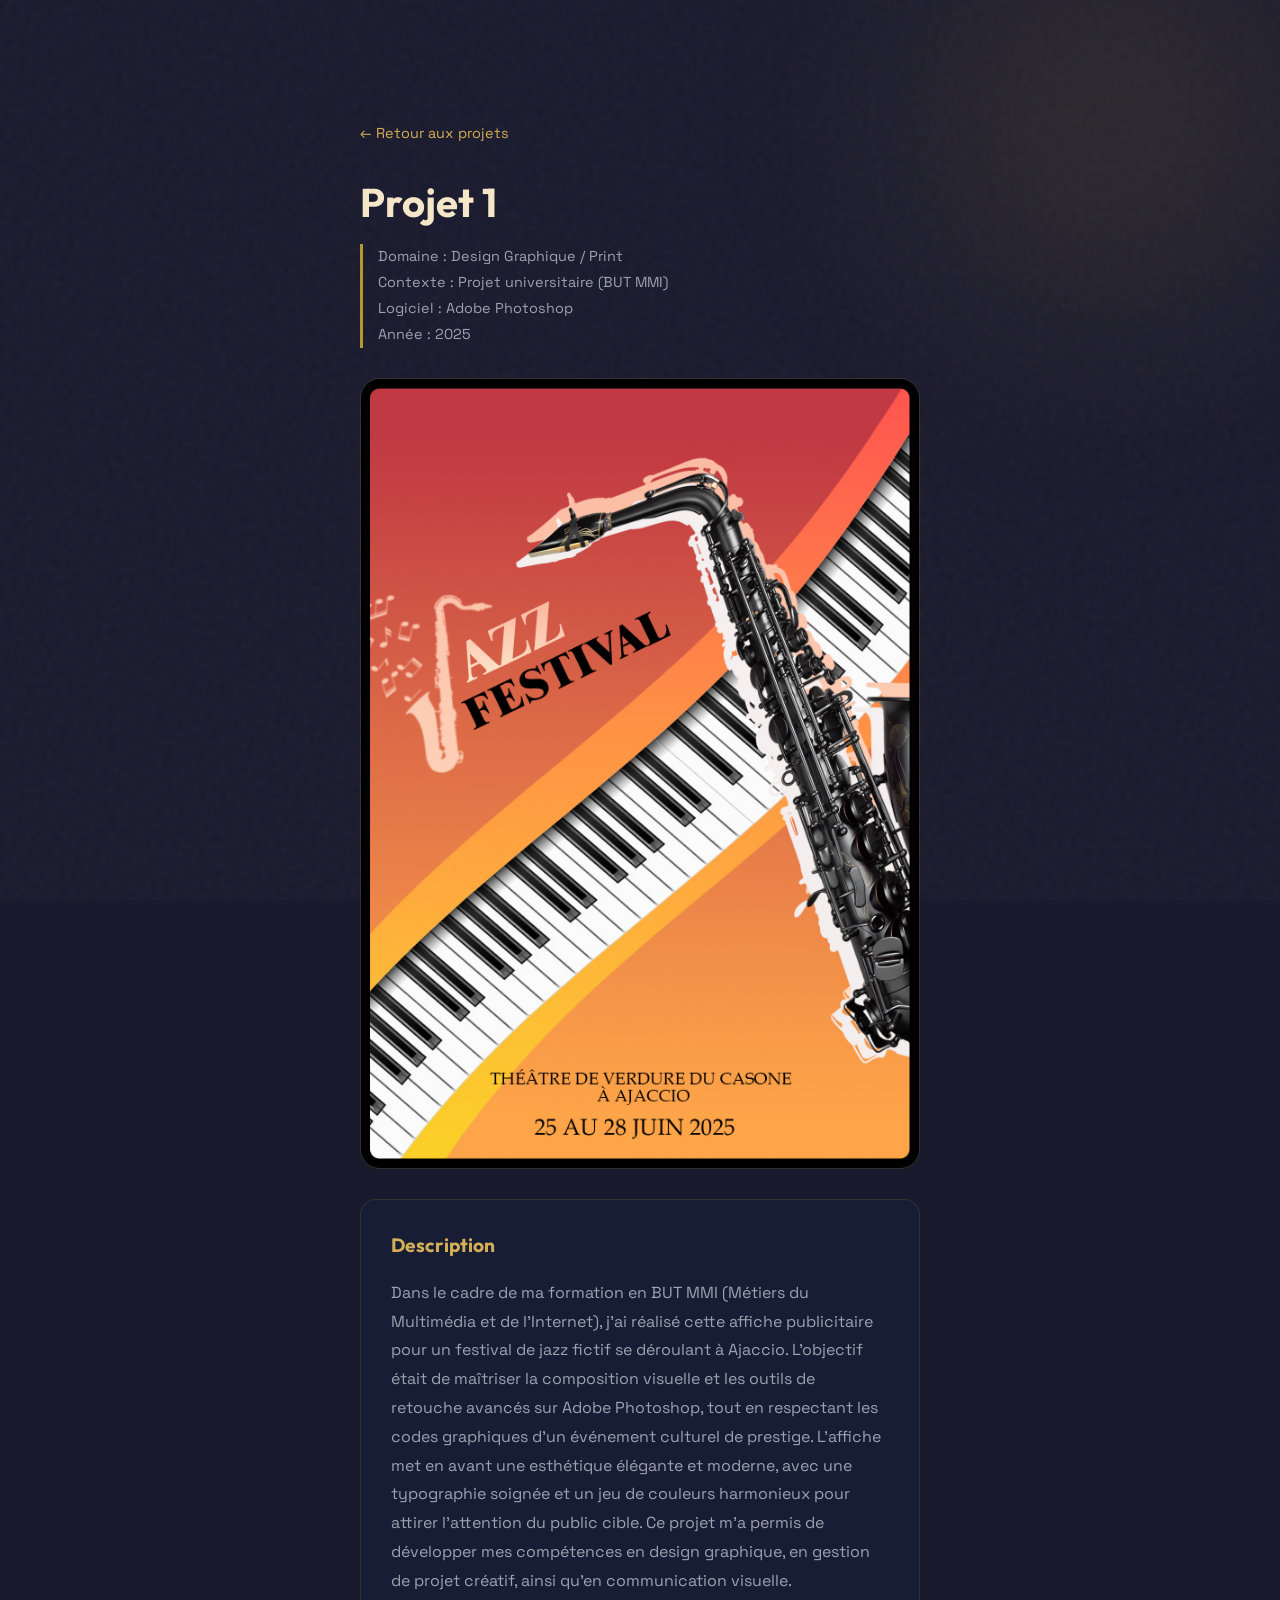
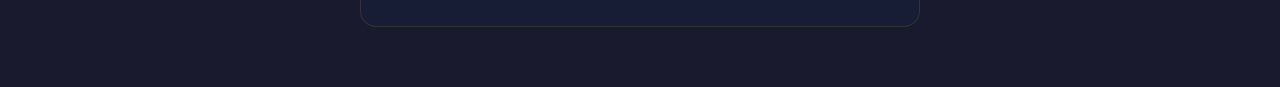
==== projet-1.html @ 49447734 "Add files via upload" ====
<!DOCTYPE html>
<html lang="fr">
<head>
  <meta charset="UTF-8">
  <meta name="viewport" content="width=device-width, initial-scale=1.0">
  <title>Projet 1 - Portfolio</title>

  <link rel="preconnect" href="https://fonts.googleapis.com">
  <link rel="preconnect" href="https://fonts.gstatic.com" crossorigin>
  <link href="https://fonts.googleapis.com/css2?family=Outfit:wght@300;400;700;900&family=Space+Grotesk:wght@300;500;700&display=swap" rel="stylesheet">

  <link rel="stylesheet" href="style.css">
</head>
<body>

  <div class="bg-noise"></div>
  <div class="bg-glow"></div>

  <main class="project-page">
    <div class="container container--narrow">

      <a href="projets.html" class="project-page__back">← Retour aux projets</a>

      <header class="project-page__header">
        <h1 class="project-page__title">Projet 1</h1>
        <p class="project-page__subtitle">Domaine : Design Graphique / Print
Contexte : Projet universitaire (BUT MMI)
Logiciel : Adobe Photoshop
Année : 2025</p>
      </header>

      <section class="project-page__media">
        <img src="imagesprojet-1.jpg" alt="Projet 1" class="project-page__img">
      </section>

      <section class="project-page__content">
        <h2 class="project-page__section-title">Description</h2>
        <p>Dans le cadre de ma formation en BUT MMI (Métiers du Multimédia et de l'Internet), j'ai réalisé cette affiche publicitaire pour un festival de jazz fictif se déroulant à Ajaccio. L'objectif était de maîtriser la composition visuelle et les outils de retouche avancés sur Adobe Photoshop, tout en respectant les codes graphiques d'un événement culturel de prestige. L'affiche met en avant une esthétique élégante et moderne, avec une typographie soignée et un jeu de couleurs harmonieux pour attirer l'attention du public cible. Ce projet m'a permis de développer mes compétences en design graphique, en gestion de projet créatif, ainsi qu'en communication visuelle.</p>
      </section>

    </div>
  </main>

</body>
</html>
---- style.css ----
/* ============================================
   PORTFOLIO — REDA SABOUNTI
   Palette : #1A1A2E | #B8962E | #F5E6C8 | #FFF
   ============================================ */

/* --- VARIABLES & RESET --- */
:root {
  --bg-dark:       #1A1A2E;
  --bg-card:       #16213E;
  --bg-deeper:     #0F1228;
  --glass-bg:      rgba(184, 150, 46, 0.05);
  --glass-border:  rgba(184, 150, 46, 0.18);
  --primary:       #B8962E;
  --primary-light: #D4AF55;
  --primary-dark:  #8A6E1E;
  --cream:         #F5E6C8;
  --text-main:     #FFFFFF;
  --text-muted:    #9CA3AF;
  --font-heading:  'Outfit', sans-serif;
  --font-body:     'Space Grotesk', sans-serif;
}

* { margin: 0; padding: 0; box-sizing: border-box; }

html { scroll-behavior: smooth; }

body {
  background-color: var(--bg-dark);
  color: var(--text-main);
  font-family: var(--font-body);
  line-height: 1.6;
  overflow-x: hidden;
}

a { color: inherit; text-decoration: none; }
a:hover { text-decoration: none; }


/* --- BACKGROUND ANIMÉ --- */
.bg-glow {
  position: fixed;
  top: -20%; right: -10%;
  width: 600px; height: 600px;
  background: radial-gradient(circle, rgba(184,150,46,0.16) 0%, transparent 70%);
  filter: blur(80px);
  z-index: -1;
  animation: pulse 8s infinite alternate;
}

@keyframes pulse {
  0%   { opacity: 0.4; }
  100% { opacity: 1;   }
}

.bg-noise {
  position: fixed;
  top: 0; left: 0;
  width: 100%; height: 100%;
  background-image: url("data:image/svg+xml,%3Csvg viewBox='0 0 200 200' xmlns='http://www.w3.org/2000/svg'%3E%3Cfilter id='noiseFilter'%3E%3CfeTurbulence type='fractalNoise' baseFrequency='0.65' numOctaves='3' stitchTiles='stitch'/%3E%3C/filter%3E%3Crect width='100%25' height='100%25' filter='url(%23noiseFilter)' opacity='0.04'/%3E%3C/svg%3E");
  z-index: -1;
  pointer-events: none;
}


/* --- TYPOGRAPHIE --- */
h1, h2, h3, h4 {
  font-family: var(--font-heading);
  color: #ffffff;
}

.text--gradient {
  background: linear-gradient(90deg, #F5E6C8, #B8962E);
  -webkit-background-clip: text;
  -webkit-text-fill-color: transparent;
}

.text--gradient-purple {
  background: linear-gradient(90deg, #D4AF55, #8A6E1E);
  -webkit-background-clip: text;
  -webkit-text-fill-color: transparent;
}

.container         { max-width: 1200px; margin: 0 auto; padding: 0 20px; }
.container--narrow { max-width: 600px; }


/* ============================================
   NAVIGATION
   ============================================ */
.nav {
  position: fixed; top: 0; width: 100%;
  padding: 18px 5%;
  display: flex; justify-content: space-between; align-items: center;
  background: rgba(26, 26, 46, 0.9);
  backdrop-filter: blur(20px);
  z-index: 1000;
  border-bottom: 1px solid var(--glass-border);
}

/* Logo cliquable */
a.nav__logo,
.nav__logo {
  font-weight: 900;
  font-size: 1.2rem;
  letter-spacing: 1px;
  background: linear-gradient(90deg, #F5E6C8, #B8962E);
  -webkit-background-clip: text;
  -webkit-text-fill-color: transparent;
  text-decoration: none;
  transition: opacity 0.3s;
}
a.nav__logo:hover { opacity: 0.8; }

.nav__list { display: flex; gap: 30px; list-style: none; }

.nav__link {
  text-decoration: none;
  color: var(--text-muted);
  font-weight: 500;
  transition: 0.3s;
  font-size: 0.9rem;
}
.nav__link:hover,
.nav__link--active { color: var(--cream); }

.nav__link--cta {
  border: 1px solid rgba(184,150,46,0.45);
  padding: 8px 20px;
  border-radius: 50px;
  color: var(--primary-light) !important;
}
.nav__link--cta:hover {
  background: var(--primary);
  color: #ffffff !important;
  border-color: var(--primary);
}

/* --- BURGER --- */
.nav__burger {
  display: none;
  flex-direction: column;
  gap: 5px;
  background: none;
  border: none;
  cursor: pointer;
  padding: 5px;
  z-index: 1001;
}

.nav__burger span {
  display: block;
  width: 25px; height: 2px;
  background: var(--cream);
  border-radius: 2px;
  transition: 0.3s;
}

.nav__burger.is-open span:nth-child(1) { transform: translateY(7px) rotate(45deg); }
.nav__burger.is-open span:nth-child(2) { opacity: 0; }
.nav__burger.is-open span:nth-child(3) { transform: translateY(-7px) rotate(-45deg); }


/* ============================================
   HERO
   ============================================ */
.hero {
  min-height: 100vh;
  display: flex;
  align-items: center;
  justify-content: center;
  padding: 0 10%;
  position: relative;
  text-align: center;
  opacity: 0;
  transform: translateY(30px);
  animation: heroLoad 1.4s cubic-bezier(0.25, 0.46, 0.45, 0.94) 0.2s both;
}

.hero::after {
  content: '';
  position: absolute;
  bottom: 0; left: 10%; right: 10%; height: 1px;
  background: linear-gradient(90deg, transparent, var(--primary), transparent);
}

/* Vaisseau supprimé */
.hero__visual { display: none; }

.hero__content { max-width: 720px; z-index: 2; }

.hero__tagline {
  color: var(--primary-light);
  font-size: 0.8rem; letter-spacing: 4px; font-weight: 700; margin-bottom: 20px;
  opacity: 0; animation: fadeInUp 0.8s ease-out 0.3s both;
}

.hero__title {
  font-size: 3.8rem; line-height: 1.1; margin-bottom: 25px; font-weight: 900;
  opacity: 0; animation: fadeInUp 1s ease-out 0.5s both;
}

.hero__desc {
  color: var(--text-muted); font-size: 1.1rem; margin-bottom: 40px;
  max-width: 90%; margin-left: auto; margin-right: auto;
  opacity: 0; animation: fadeInUp 1s ease-out 0.7s both;
}

.hero__actions {
  display: flex; gap: 15px; justify-content: center;
  opacity: 0; animation: fadeInUp 1s ease-out 0.9s both;
}

@keyframes heroLoad { to { opacity: 1; transform: translateY(0); } }
@keyframes fadeInUp {
  from { opacity: 0; transform: translateY(20px); }
  to   { opacity: 1; transform: translateY(0);    }
}


/* ============================================
   BOUTONS
   ============================================ */
.btn {
  padding: 13px 28px; border-radius: 8px; text-decoration: none;
  transition: 0.3s; font-weight: 600; cursor: pointer;
  border: none; font-size: 0.95rem; display: inline-block;
}

.btn--primary {
  background: linear-gradient(135deg, var(--primary), var(--primary-dark));
  color: #ffffff; border: 1px solid var(--primary);
  box-shadow: 0 4px 20px rgba(184,150,46,0.3);
}
.btn--primary:hover {
  background: linear-gradient(135deg, var(--primary-light), var(--primary));
  transform: translateY(-3px); box-shadow: 0 8px 30px rgba(184,150,46,0.45);
}

.btn--secondary {
  border: 1px solid rgba(184,150,46,0.35);
  color: var(--cream); background: transparent;
}
.btn--secondary:hover {
  border-color: var(--primary);
  background: rgba(184,150,46,0.1);
  color: var(--primary-light);
  transform: translateY(-3px);
}

.btn--outline {
  display: inline-block;
  border: 1px solid rgba(184,150,46,0.45);
  border-radius: 50px; color: var(--cream);
  background: transparent; padding: 12px 32px;
}
.btn--outline:hover {
  background: var(--primary); color: #ffffff;
  border-color: var(--primary);
  box-shadow: 0 4px 20px rgba(184,150,46,0.35);
}

.btn--full {
  width: 100%;
  background: linear-gradient(135deg, var(--primary), var(--primary-dark));
  color: #ffffff; box-shadow: 0 4px 20px rgba(184,150,46,0.3);
}
.btn--full:hover {
  background: linear-gradient(135deg, var(--primary-light), var(--primary));
  box-shadow: 0 8px 30px rgba(184,150,46,0.45);
  transform: translateY(-2px);
}


/* ============================================
   SECTIONS COMMUNES
   ============================================ */
.section { padding: 100px 0; }
.section__header { margin-bottom: 50px; }

.section__title { font-size: 2.5rem; margin-bottom: 10px; display: inline-block; }
.section__title::after {
  content: ''; display: block;
  width: 50px; height: 3px;
  background: linear-gradient(90deg, var(--primary), var(--primary-light));
  border-radius: 2px; margin-top: 8px;
}

.section__subtitle { color: var(--text-muted); margin-top: 12px; }
.section__footer   { text-align: center; margin-top: 40px; }


/* ============================================
   CARDS & À PROPOS
   ============================================ */
.about-grid { display: grid; grid-template-columns: 1.5fr 1fr; gap: 30px; }

.card { padding: 30px; border-radius: 16px; transition: transform 0.3s; }
.card--glass {
  background: rgba(22,33,62,0.6);
  border: 1px solid var(--glass-border);
  backdrop-filter: blur(10px);
}
.card:hover { transform: translateY(-5px); }
.card__title { margin-bottom: 15px; font-size: 1.2rem; color: var(--cream); }
.card__text  { color: var(--text-muted); }

.list--check { list-style: none; }
.list--check li {
  margin-bottom: 12px; color: var(--text-muted);
  position: relative; padding-left: 25px;
}
.list--check li::before {
  content: '✓'; color: var(--primary-light);
  position: absolute; left: 0; font-weight: 700;
}

.tags { display: flex; flex-wrap: wrap; gap: 10px; margin-top: 20px; }
.tags__item {
  background: rgba(184,150,46,0.1); padding: 5px 15px;
  border-radius: 20px; font-size: 0.8rem;
  border: 1px solid rgba(184,150,46,0.25); color: var(--primary-light);
}
.tags__item--small {
  padding: 4px 10px; font-size: 0.7rem;
  color: var(--cream); background: rgba(184,150,46,0.12);
  border: 1px solid rgba(184,150,46,0.2);
}


/* ============================================
   COMPÉTENCES / SKILLS
   ============================================ */
.skills {
  display: flex; gap: 20px;
  overflow-x: auto; overflow-y: visible !important;
  scroll-snap-type: x proximity; scroll-behavior: smooth;
  padding: 20px 10px 80px; scrollbar-width: thin;
}

.skill {
  background: rgba(22,33,62,0.7);
  border: 1px solid var(--glass-border);
  min-width: 160px; flex: 0 0 170px;
  padding: 30px 20px; border-radius: 16px;
  scroll-snap-align: start;
  display: flex; flex-direction: column; align-items: center;
  gap: 15px; transition: 0.3s; flex-shrink: 0; position: relative;
}

.skill:hover {
  z-index: 20; transform: scale(1.05);
  border-color: var(--primary);
  box-shadow: 0 15px 35px rgba(184,150,46,0.25);
}

.skill__gauge {
  width: 80px; height: 80px; border-radius: 50%;
  background: conic-gradient(var(--c) calc(var(--p) * 1%), #222235 0deg);
  display: flex; align-items: center; justify-content: center;
}

.skill__inner {
  width: 65px; height: 65px; background: var(--bg-deeper);
  border-radius: 50%; display: flex; align-items: center; justify-content: center;
  font-weight: bold; font-size: 0.8rem; color: var(--cream);
}

.skill__name { font-size: 0.95rem; color: var(--text-muted); font-weight: 500; text-align: center; }
.skill__icon { font-size: 1.4rem; font-weight: 900; color: var(--primary-light); }

.skills::-webkit-scrollbar       { height: 6px; }
.skills::-webkit-scrollbar-track { background: rgba(255,255,255,0.05); border-radius: 3px; }
.skills::-webkit-scrollbar-thumb { background: linear-gradient(90deg, var(--primary), var(--primary-light)); border-radius: 3px; }
.skills::-webkit-scrollbar-thumb:hover { background: var(--primary-light); }

.skill::after {
  content: attr(data-tooltip);
  position: absolute; bottom: -45px; left: 50%; transform: translateX(-50%);
  background: rgba(15,18,40,0.97); color: var(--cream);
  border: 1px solid var(--glass-border);
  padding: 8px 12px; border-radius: 6px;
  font-size: 11px; white-space: nowrap;
  opacity: 0; visibility: hidden; transition: all 0.3s;
  z-index: 1000; pointer-events: none;
}
.skill:hover::after { opacity: 1; visibility: visible; bottom: -55px; }


/* ============================================
   PROJETS
   ============================================ */
.projects-grid       { display: grid; grid-template-columns: repeat(auto-fit, minmax(280px, 1fr)); gap: 30px; }
.projects-grid--full { grid-template-columns: repeat(auto-fit, minmax(240px, 1fr)); }

.project {
  background: rgba(22,33,62,0.7); border-radius: 16px;
  overflow: hidden; border: 1px solid var(--glass-border); transition: 0.3s;
}
.project:hover {
  transform: translateY(-10px); border-color: var(--primary);
  box-shadow: 0 20px 50px rgba(184,150,46,0.2);
}

.project__link { display: block; text-decoration: none; color: inherit; }

.project__thumb { height: 180px; overflow: hidden; }
.project__img   { width: 100%; height: 100%; object-fit: cover; display: block; transition: transform 0.4s ease; }
.project:hover .project__img { transform: scale(1.05); }

.project__content { padding: 25px; }
.project__tags    { display: flex; gap: 5px; margin-bottom: 10px; }
.project__title   { font-size: 1.2rem; margin-bottom: 8px; color: var(--cream); }
.project__desc    { font-size: 0.9rem; color: var(--text-muted); line-height: 1.5; }

/* Filtres */
.projects-filters { display: flex; gap: 10px; margin-bottom: 30px; flex-wrap: wrap; }
.projects-filters__btn {
  padding: 6px 16px; border-radius: 999px;
  border: 1px solid var(--glass-border);
  background: rgba(0,0,0,0.2); color: var(--text-muted);
  font-size: 0.8rem; cursor: pointer; transition: 0.25s;
}
.projects-filters__btn--active,
.projects-filters__btn:hover {
  background: var(--primary); border-color: var(--primary); color: #ffffff;
}


/* ============================================
   TIMELINE / PARCOURS
   ============================================ */
.timeline { border-left: 2px solid rgba(184,150,46,0.2); margin-left: 20px; }
.timeline__event { margin-left: 30px; margin-bottom: 30px; position: relative; }

.timeline__dot {
  position: absolute; left: -37px; top: 4px;
  width: 12px; height: 12px; background: var(--primary);
  border-radius: 50%; box-shadow: 0 0 12px var(--primary);
}

.timeline__date  { color: var(--primary-light); font-weight: bold; display: block; margin-bottom: 5px; font-size: 0.9rem; }
.timeline__title { font-size: 1.1rem; color: var(--cream); }
.timeline__place { color: var(--text-muted); font-style: italic; font-size: 0.9rem; }


/* ============================================
   FORMULAIRE CONTACT
   ============================================ */
.form        { display: flex; flex-direction: column; gap: 20px; }
.form__group { display: flex; flex-direction: column; gap: 8px; }
.form__label { color: var(--primary-light); font-size: 0.85rem; font-weight: 500; letter-spacing: 0.5px; }

.form__input {
  padding: 15px; background: rgba(22,33,62,0.8);
  border: 1px solid var(--glass-border); border-radius: 8px;
  color: var(--cream); font-family: inherit; transition: border-color 0.3s, box-shadow 0.3s;
}
.form__input:focus {
  outline: none; border-color: var(--primary);
  box-shadow: 0 0 0 3px rgba(184,150,46,0.15);
}
.form__input::placeholder { color: rgba(156,163,175,0.5); }


/* ============================================
   FOOTER
   ============================================ */
.footer {
  text-align: center; padding: 30px;
  border-top: 1px solid var(--glass-border);
  color: var(--text-muted); font-size: 0.8rem;
}


/* ============================================
   PAGE DÉTAIL PROJET
   ============================================ */
.project-page { min-height: 100vh; padding: 120px 0 60px; }

.project-page__back {
  display: inline-flex; align-items: center; gap: 6px;
  margin-bottom: 25px; color: var(--primary-light);
  text-decoration: none; font-size: 0.9rem; transition: 0.3s;
}
.project-page__back:hover { color: var(--cream); gap: 10px; }

.project-page__header { margin-bottom: 30px; }
.project-page__title  { font-size: 2.5rem; margin-bottom: 10px; color: var(--cream); }

.project-page__subtitle {
  color: var(--text-muted); white-space: pre-line;
  line-height: 1.8; font-size: 0.9rem;
  border-left: 3px solid var(--primary);
  padding-left: 15px; margin-top: 10px;
}

.project-page__media { margin-bottom: 30px; }
.project-page__img   { width: 100%; border-radius: 20px; border: 1px solid var(--glass-border); display: block; }

.project-page__content {
  display: flex; flex-direction: column; gap: 10px;
  background: rgba(22,33,62,0.5);
  border: 1px solid var(--glass-border);
  border-radius: 16px; padding: 30px; margin-top: 10px;
}
.project-page__section-title { font-size: 1.2rem; margin-bottom: 8px; color: var(--primary-light); }
.project-page__content p     { color: var(--text-muted); line-height: 1.8; }

/* Lien projet cliquable */
.projet-link {
  display: block; position: relative; text-decoration: none;
  transition: transform 0.3s ease, box-shadow 0.3s ease; margin-bottom: 30px;
}
.projet-link:hover { transform: translateY(-5px); box-shadow: 0 10px 30px rgba(184,150,46,0.3); }
.projet-image { width: 100%; height: auto; border-radius: 15px; display: block; border: 1px solid var(--glass-border); }

.demo-overlay {
  position: absolute; top: 50%; left: 50%; transform: translate(-50%,-50%);
  background: rgba(26,26,46,0.92); color: var(--cream);
  padding: 15px 25px; border-radius: 50px; font-weight: 700;
  opacity: 0; transition: opacity 0.3s; border: 1px solid var(--primary);
}
.projet-link:hover .demo-overlay { opacity: 1; }


/* ============================================
   FOCUS ACCESSIBILITÉ
   ============================================ */
.btn:focus,
.nav__link:focus,
.form__input:focus { outline: 2px solid var(--primary-light); outline-offset: 2px; }


/* ============================================
   RESPONSIVE — TABLETTE & MOBILE (≤ 768px)
   ============================================ */
@media (max-width: 768px) {

  /* Nav */
  .nav { padding: 15px 20px; }

  /* Burger visible */
  .nav__burger { display: flex; }

  /* Menu fermé par défaut */
  .nav__list {
    display: flex;
    flex-direction: column;
    position: fixed;
    top: 0; right: -100%;
    width: 72%; height: 100vh;
    background: rgba(26,26,46,0.98);
    backdrop-filter: blur(20px);
    border-left: 1px solid var(--glass-border);
    padding: 100px 40px 40px;
    gap: 5px;
    transition: right 0.4s ease;
    z-index: 1000;
  }

  /* Menu ouvert */
  .nav__list.is-open { right: 0; }

  .nav__link {
    font-size: 1.1rem; padding: 12px 0;
    border-bottom: 1px solid var(--glass-border);
    display: block;
  }

  .nav__link--cta {
    border: none !important;
    border-bottom: 1px solid var(--glass-border) !important;
    padding: 12px 0 !important;
    border-radius: 0;
    color: var(--primary-light) !important;
  }

  /* Hero */
  .hero { flex-direction: column; justify-content: center; text-align: center; padding-top: 120px; }
  .hero__title   { font-size: 2.4rem; }
  .hero__actions { flex-direction: column; align-items: center; }

  /* À propos */
  .about-grid { grid-template-columns: 1fr; }

  /* Skills */
  .skill { flex: 0 0 140px; }

  /* Projet détail */
  .project-page__title { font-size: 1.8rem; }
}

@media (max-width: 480px) {
  .hero__title    { font-size: 2rem; }
  .section__title { font-size: 2rem; }
}
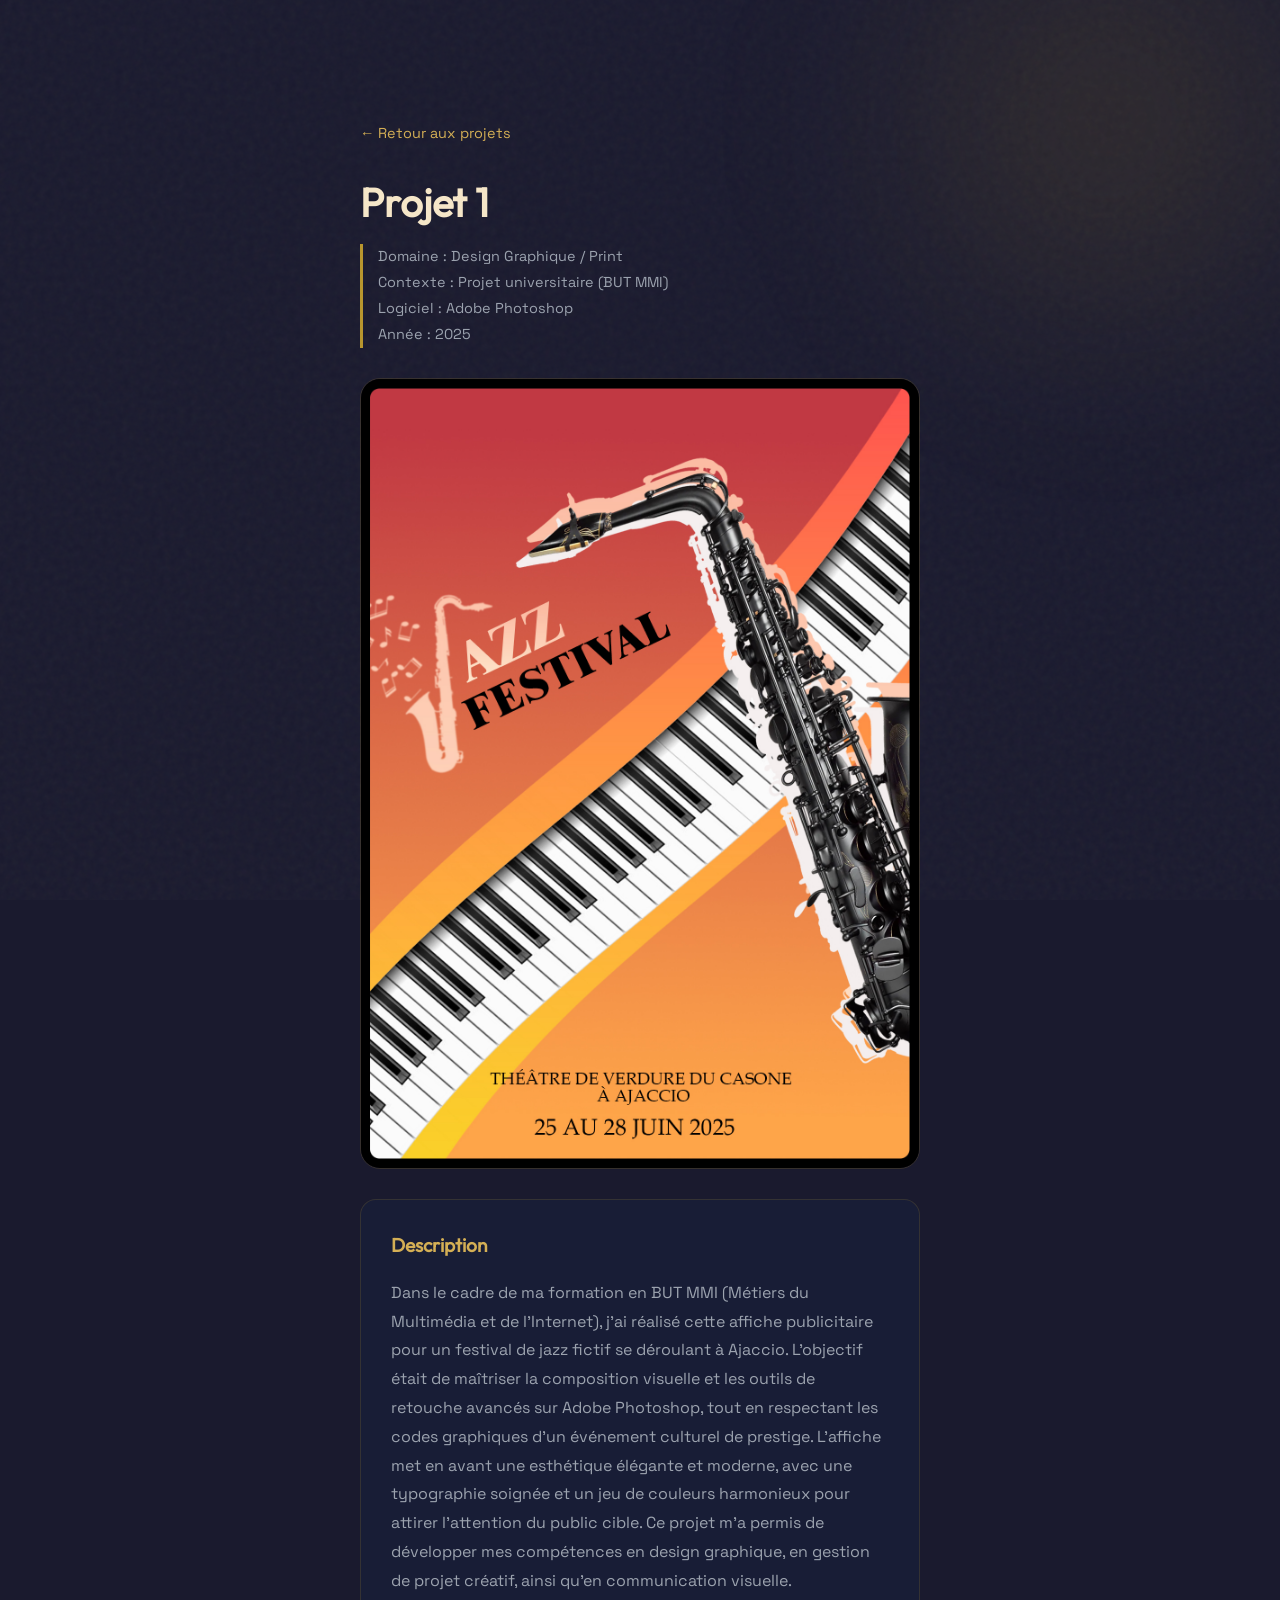
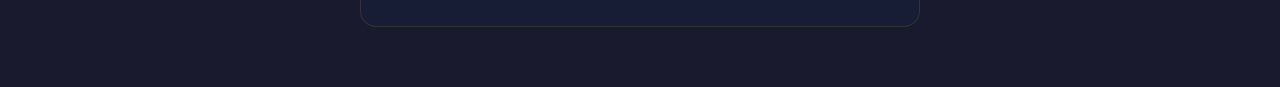
==== commit d6610deb: "Enhance HTML with meta description and structure Added meta description for SEO and cleaned up HTML " ====
--- a/projet-1.html
+++ b/projet-1.html
@@ -3,11 +3,8 @@
 <head>
   <meta charset="UTF-8">
   <meta name="viewport" content="width=device-width, initial-scale=1.0">
+  <meta name="description" content="Portfolio de Reda Sabounti, étudiant en BUT MMI spécialisé en design et développement web.">
   <title>Projet 1 - Portfolio</title>
-
-  <link rel="preconnect" href="https://fonts.googleapis.com">
-  <link rel="preconnect" href="https://fonts.gstatic.com" crossorigin>
-  <link href="https://fonts.googleapis.com/css2?family=Outfit:wght@300;400;700;900&family=Space+Grotesk:wght@300;500;700&display=swap" rel="stylesheet">
 
   <link rel="stylesheet" href="style.css">
 </head>
--- a/style.css
+++ b/style.css
@@ -1,9 +1,19 @@
-/* ============================================
-   PORTFOLIO — REDA SABOUNTI
-   Palette : #1A1A2E | #B8962E | #F5E6C8 | #FFF
-   ============================================ */
-
-/* --- VARIABLES & RESET --- */
+@font-face {
+  font-family: 'Outfit';
+  font-style: normal;
+  font-weight: 400;
+  font-display: swap;
+  src: url('fonts/outfit-v15-latin-regular.woff2') format('woff2');
+}
+
+@font-face {
+  font-family: 'Space Grotesk';
+  font-style: normal;
+  font-weight: 400;
+  font-display: swap;
+  src: url('fonts/space-grotesk-v22-latin-regular.woff2') format('woff2');
+}
+
 :root {
   --bg-dark:       #1A1A2E;
   --bg-card:       #16213E;
@@ -36,7 +46,6 @@
 a:hover { text-decoration: none; }
 
 
-/* --- BACKGROUND ANIMÉ --- */
 .bg-glow {
   position: fixed;
   top: -20%; right: -10%;
@@ -62,7 +71,6 @@
 }
 
 
-/* --- TYPOGRAPHIE --- */
 h1, h2, h3, h4 {
   font-family: var(--font-heading);
   color: #ffffff;
@@ -70,13 +78,13 @@
 
 .text--gradient {
   background: linear-gradient(90deg, #F5E6C8, #B8962E);
-  -webkit-background-clip: text;
+  background-clip: text;
   -webkit-text-fill-color: transparent;
 }
 
 .text--gradient-purple {
   background: linear-gradient(90deg, #D4AF55, #8A6E1E);
-  -webkit-background-clip: text;
+  background-clip: text;
   -webkit-text-fill-color: transparent;
 }
 
@@ -84,9 +92,6 @@
 .container--narrow { max-width: 600px; }
 
 
-/* ============================================
-   NAVIGATION
-   ============================================ */
 .nav {
   position: fixed; top: 0; width: 100%;
   padding: 18px 5%;
@@ -97,14 +102,14 @@
   border-bottom: 1px solid var(--glass-border);
 }
 
-/* Logo cliquable */
+
 a.nav__logo,
 .nav__logo {
   font-weight: 900;
   font-size: 1.2rem;
   letter-spacing: 1px;
   background: linear-gradient(90deg, #F5E6C8, #B8962E);
-  -webkit-background-clip: text;
+  background-clip: text;
   -webkit-text-fill-color: transparent;
   text-decoration: none;
   transition: opacity 0.3s;
@@ -135,7 +140,6 @@
   border-color: var(--primary);
 }
 
-/* --- BURGER --- */
 .nav__burger {
   display: none;
   flex-direction: column;
@@ -160,9 +164,6 @@
 .nav__burger.is-open span:nth-child(3) { transform: translateY(-7px) rotate(-45deg); }
 
 
-/* ============================================
-   HERO
-   ============================================ */
 .hero {
   min-height: 100vh;
   display: flex;
@@ -183,7 +184,6 @@
   background: linear-gradient(90deg, transparent, var(--primary), transparent);
 }
 
-/* Vaisseau supprimé */
 .hero__visual { display: none; }
 
 .hero__content { max-width: 720px; z-index: 2; }
@@ -217,9 +217,6 @@
 }
 
 
-/* ============================================
-   BOUTONS
-   ============================================ */
 .btn {
   padding: 13px 28px; border-radius: 8px; text-decoration: none;
   transition: 0.3s; font-weight: 600; cursor: pointer;
@@ -271,9 +268,6 @@
 }
 
 
-/* ============================================
-   SECTIONS COMMUNES
-   ============================================ */
 .section { padding: 100px 0; }
 .section__header { margin-bottom: 50px; }
 
@@ -289,9 +283,6 @@
 .section__footer   { text-align: center; margin-top: 40px; }
 
 
-/* ============================================
-   CARDS & À PROPOS
-   ============================================ */
 .about-grid { display: grid; grid-template-columns: 1.5fr 1fr; gap: 30px; }
 
 .card { padding: 30px; border-radius: 16px; transition: transform 0.3s; }
@@ -327,9 +318,6 @@
 }
 
 
-/* ============================================
-   COMPÉTENCES / SKILLS
-   ============================================ */
 .skills {
   display: flex; gap: 20px;
   overflow-x: auto; overflow-y: visible !important;
@@ -386,9 +374,6 @@
 .skill:hover::after { opacity: 1; visibility: visible; bottom: -55px; }
 
 
-/* ============================================
-   PROJETS
-   ============================================ */
 .projects-grid       { display: grid; grid-template-columns: repeat(auto-fit, minmax(280px, 1fr)); gap: 30px; }
 .projects-grid--full { grid-template-columns: repeat(auto-fit, minmax(240px, 1fr)); }
 
@@ -412,7 +397,6 @@
 .project__title   { font-size: 1.2rem; margin-bottom: 8px; color: var(--cream); }
 .project__desc    { font-size: 0.9rem; color: var(--text-muted); line-height: 1.5; }
 
-/* Filtres */
 .projects-filters { display: flex; gap: 10px; margin-bottom: 30px; flex-wrap: wrap; }
 .projects-filters__btn {
   padding: 6px 16px; border-radius: 999px;
@@ -426,9 +410,6 @@
 }
 
 
-/* ============================================
-   TIMELINE / PARCOURS
-   ============================================ */
 .timeline { border-left: 2px solid rgba(184,150,46,0.2); margin-left: 20px; }
 .timeline__event { margin-left: 30px; margin-bottom: 30px; position: relative; }
 
@@ -443,9 +424,7 @@
 .timeline__place { color: var(--text-muted); font-style: italic; font-size: 0.9rem; }
 
 
-/* ============================================
-   FORMULAIRE CONTACT
-   ============================================ */
+
 .form        { display: flex; flex-direction: column; gap: 20px; }
 .form__group { display: flex; flex-direction: column; gap: 8px; }
 .form__label { color: var(--primary-light); font-size: 0.85rem; font-weight: 500; letter-spacing: 0.5px; }
@@ -462,9 +441,6 @@
 .form__input::placeholder { color: rgba(156,163,175,0.5); }
 
 
-/* ============================================
-   FOOTER
-   ============================================ */
 .footer {
   text-align: center; padding: 30px;
   border-top: 1px solid var(--glass-border);
@@ -472,9 +448,6 @@
 }
 
 
-/* ============================================
-   PAGE DÉTAIL PROJET
-   ============================================ */
 .project-page { min-height: 100vh; padding: 120px 0 60px; }
 
 .project-page__back {
@@ -523,26 +496,17 @@
 .projet-link:hover .demo-overlay { opacity: 1; }
 
 
-/* ============================================
-   FOCUS ACCESSIBILITÉ
-   ============================================ */
 .btn:focus,
 .nav__link:focus,
 .form__input:focus { outline: 2px solid var(--primary-light); outline-offset: 2px; }
 
 
-/* ============================================
-   RESPONSIVE — TABLETTE & MOBILE (≤ 768px)
-   ============================================ */
 @media (max-width: 768px) {
 
-  /* Nav */
   .nav { padding: 15px 20px; }
 
-  /* Burger visible */
   .nav__burger { display: flex; }
 
-  /* Menu fermé par défaut */
   .nav__list {
     display: flex;
     flex-direction: column;
@@ -558,7 +522,6 @@
     z-index: 1000;
   }
 
-  /* Menu ouvert */
   .nav__list.is-open { right: 0; }
 
   .nav__link {
@@ -575,22 +538,18 @@
     color: var(--primary-light) !important;
   }
 
-  /* Hero */
   .hero { flex-direction: column; justify-content: center; text-align: center; padding-top: 120px; }
   .hero__title   { font-size: 2.4rem; }
   .hero__actions { flex-direction: column; align-items: center; }
 
-  /* À propos */
   .about-grid { grid-template-columns: 1fr; }
 
-  /* Skills */
   .skill { flex: 0 0 140px; }
 
-  /* Projet détail */
   .project-page__title { font-size: 1.8rem; }
 }
 
 @media (max-width: 480px) {
   .hero__title    { font-size: 2rem; }
   .section__title { font-size: 2rem; }
-}+}
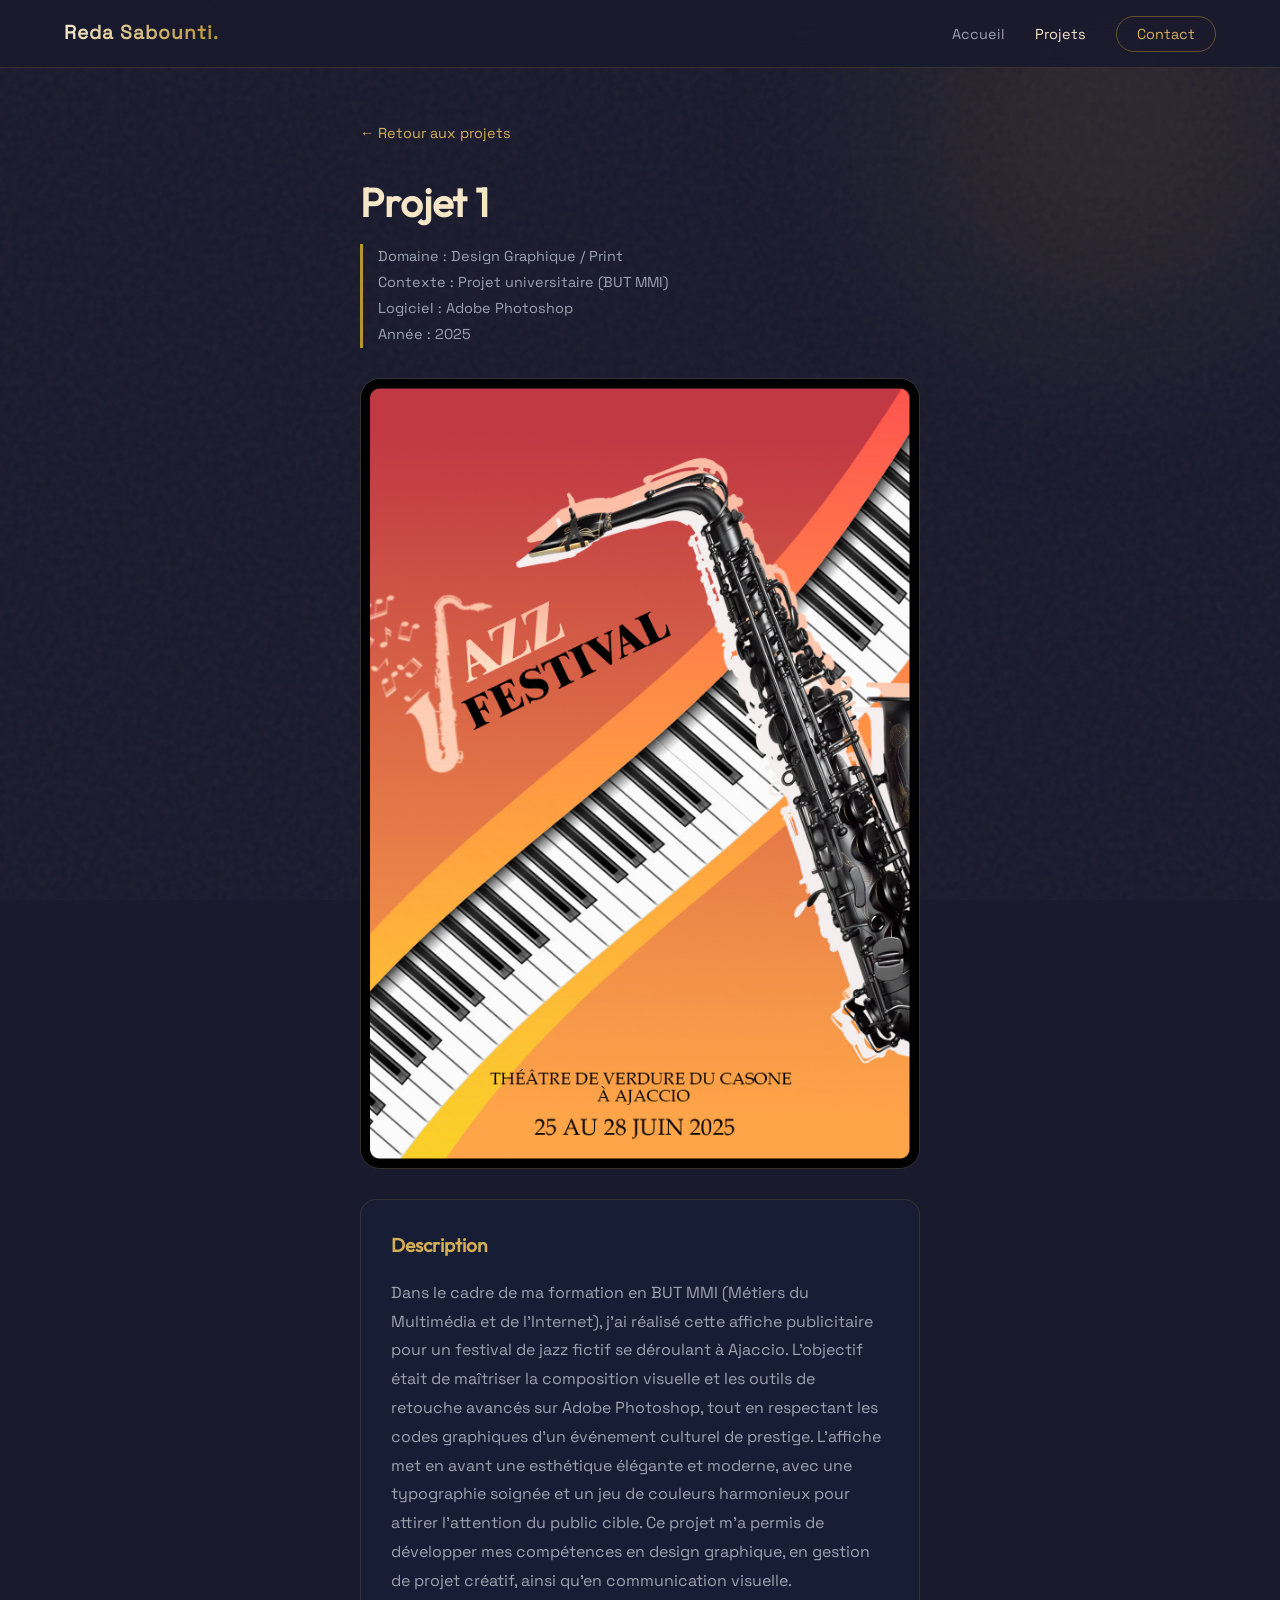
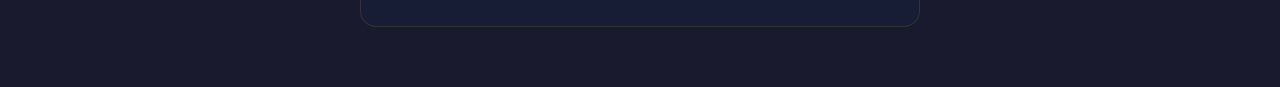
==== commit 80010cc2: "Update projet-1.html" ====
--- a/projet-1.html
+++ b/projet-1.html
@@ -12,6 +12,20 @@
 
   <div class="bg-noise"></div>
   <div class="bg-glow"></div>
+
+  <nav class="nav" aria-label="Menu principal">
+  <a href="index.html" class="nav__logo">Reda Sabounti.</a>
+  
+  <button class="nav__burger" aria-label="Menu de navigation" aria-expanded="false">
+    <span></span><span></span><span></span>
+  </button>
+
+  <ul class="nav__list">
+    <li class="nav__item"><a href="index.html" class="nav__link">Accueil</a></li>
+    <li class="nav__item"><a href="projets.html" class="nav__link nav__link--active">Projets</a></li>
+    <li class="nav__item"><a href="index.html#contact" class="nav__link nav__link--cta">Contact</a></li>
+  </ul>
+</nav>
 
   <main class="project-page">
     <div class="container container--narrow">
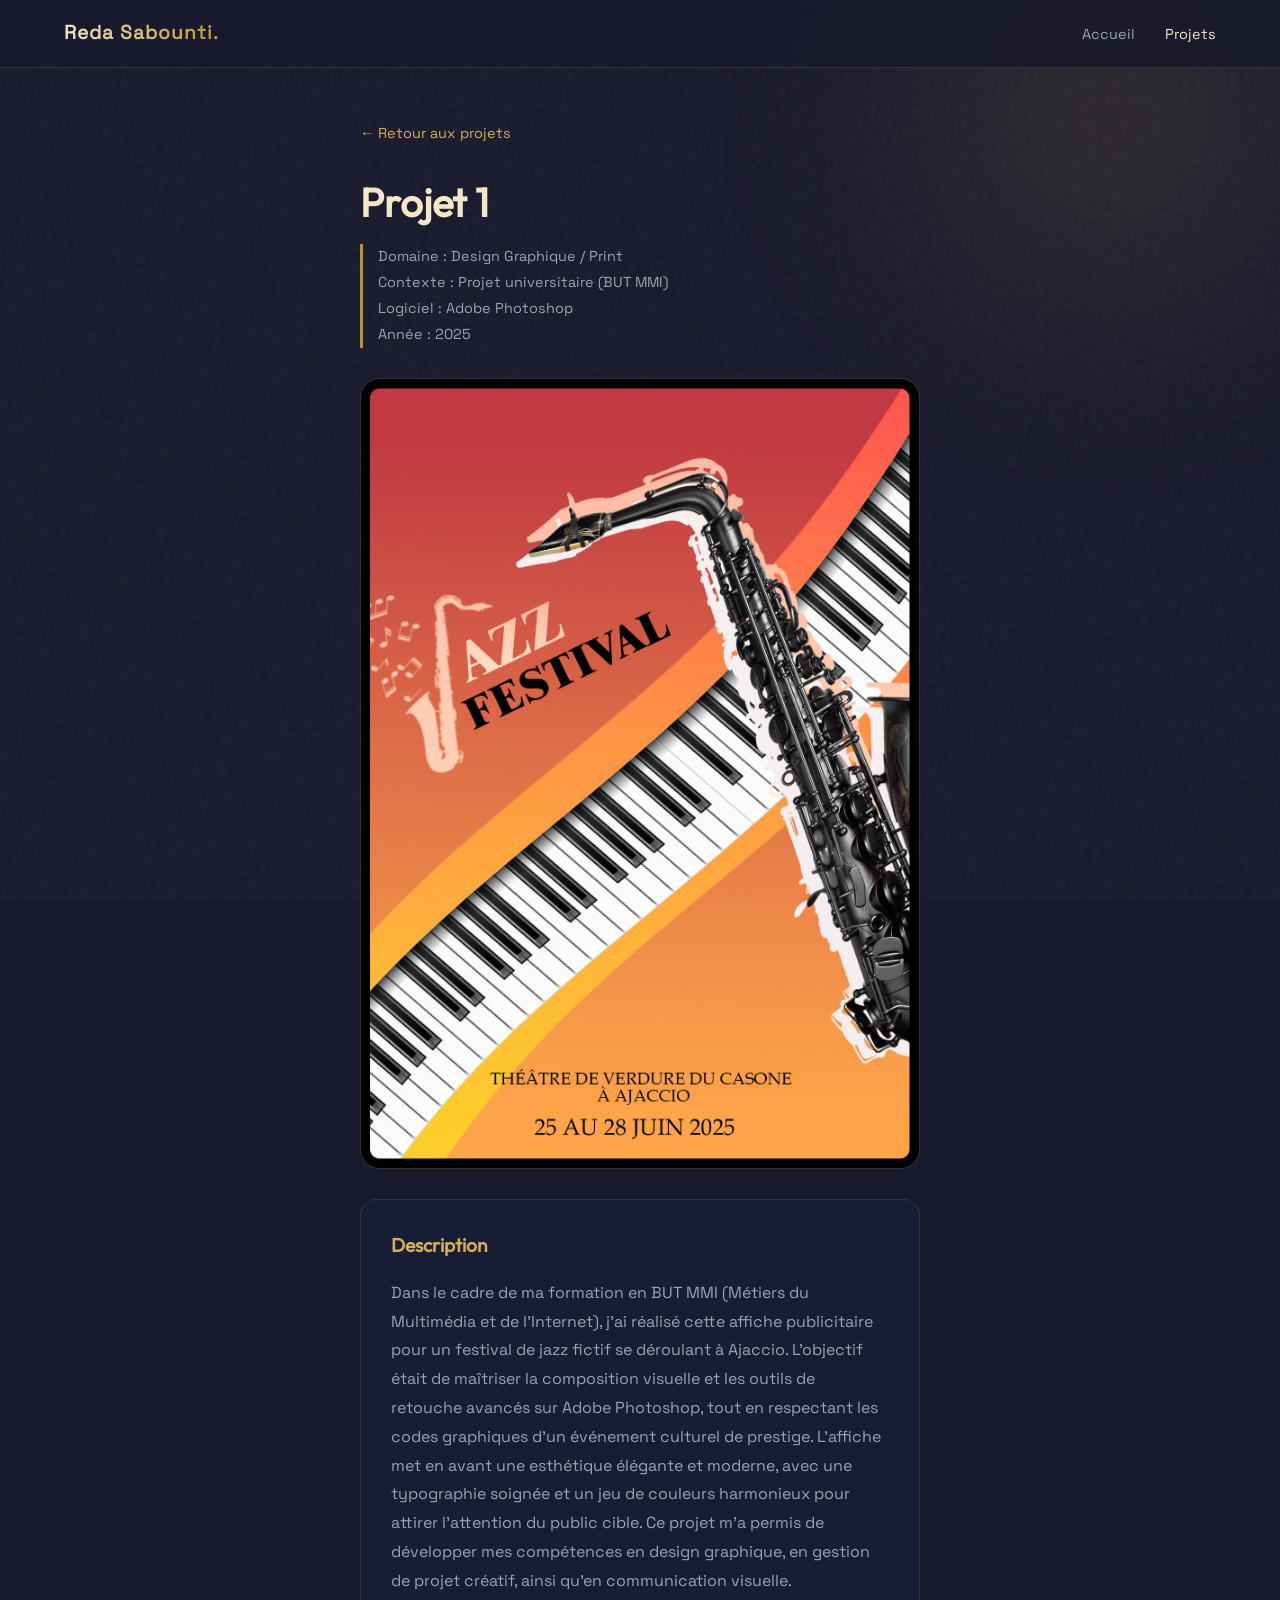
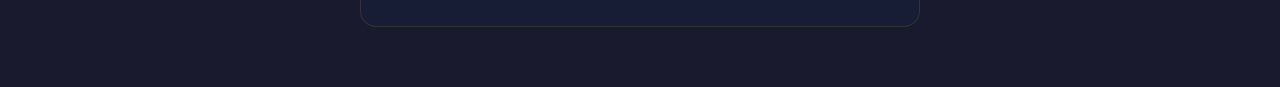
==== commit d7d052ab: "Update projet-1.html" ====
--- a/projet-1.html
+++ b/projet-1.html
@@ -16,21 +16,22 @@
   <nav class="nav" aria-label="Menu principal">
   <a href="index.html" class="nav__logo">Reda Sabounti.</a>
   
-  <button class="nav__burger" aria-label="Menu de navigation" aria-expanded="false">
-    <span></span><span></span><span></span>
-  </button>
+<button class="nav__burger" aria-label="Menu de navigation" aria-expanded="false">
+  <span></span><span></span><span></span>
+</button>
 
   <ul class="nav__list">
     <li class="nav__item"><a href="index.html" class="nav__link">Accueil</a></li>
     <li class="nav__item"><a href="projets.html" class="nav__link nav__link--active">Projets</a></li>
-    <li class="nav__item"><a href="index.html#contact" class="nav__link nav__link--cta">Contact</a></li>
   </ul>
 </nav>
 
   <main class="project-page">
     <div class="container container--narrow">
 
-      <a href="projets.html" class="project-page__back">← Retour aux projets</a>
+  <a href="projets.html" class="project-page__back" aria-label="Retour à la liste des projets">
+  ← Retour aux projets
+</a>
 
       <header class="project-page__header">
         <h1 class="project-page__title">Projet 1</h1>
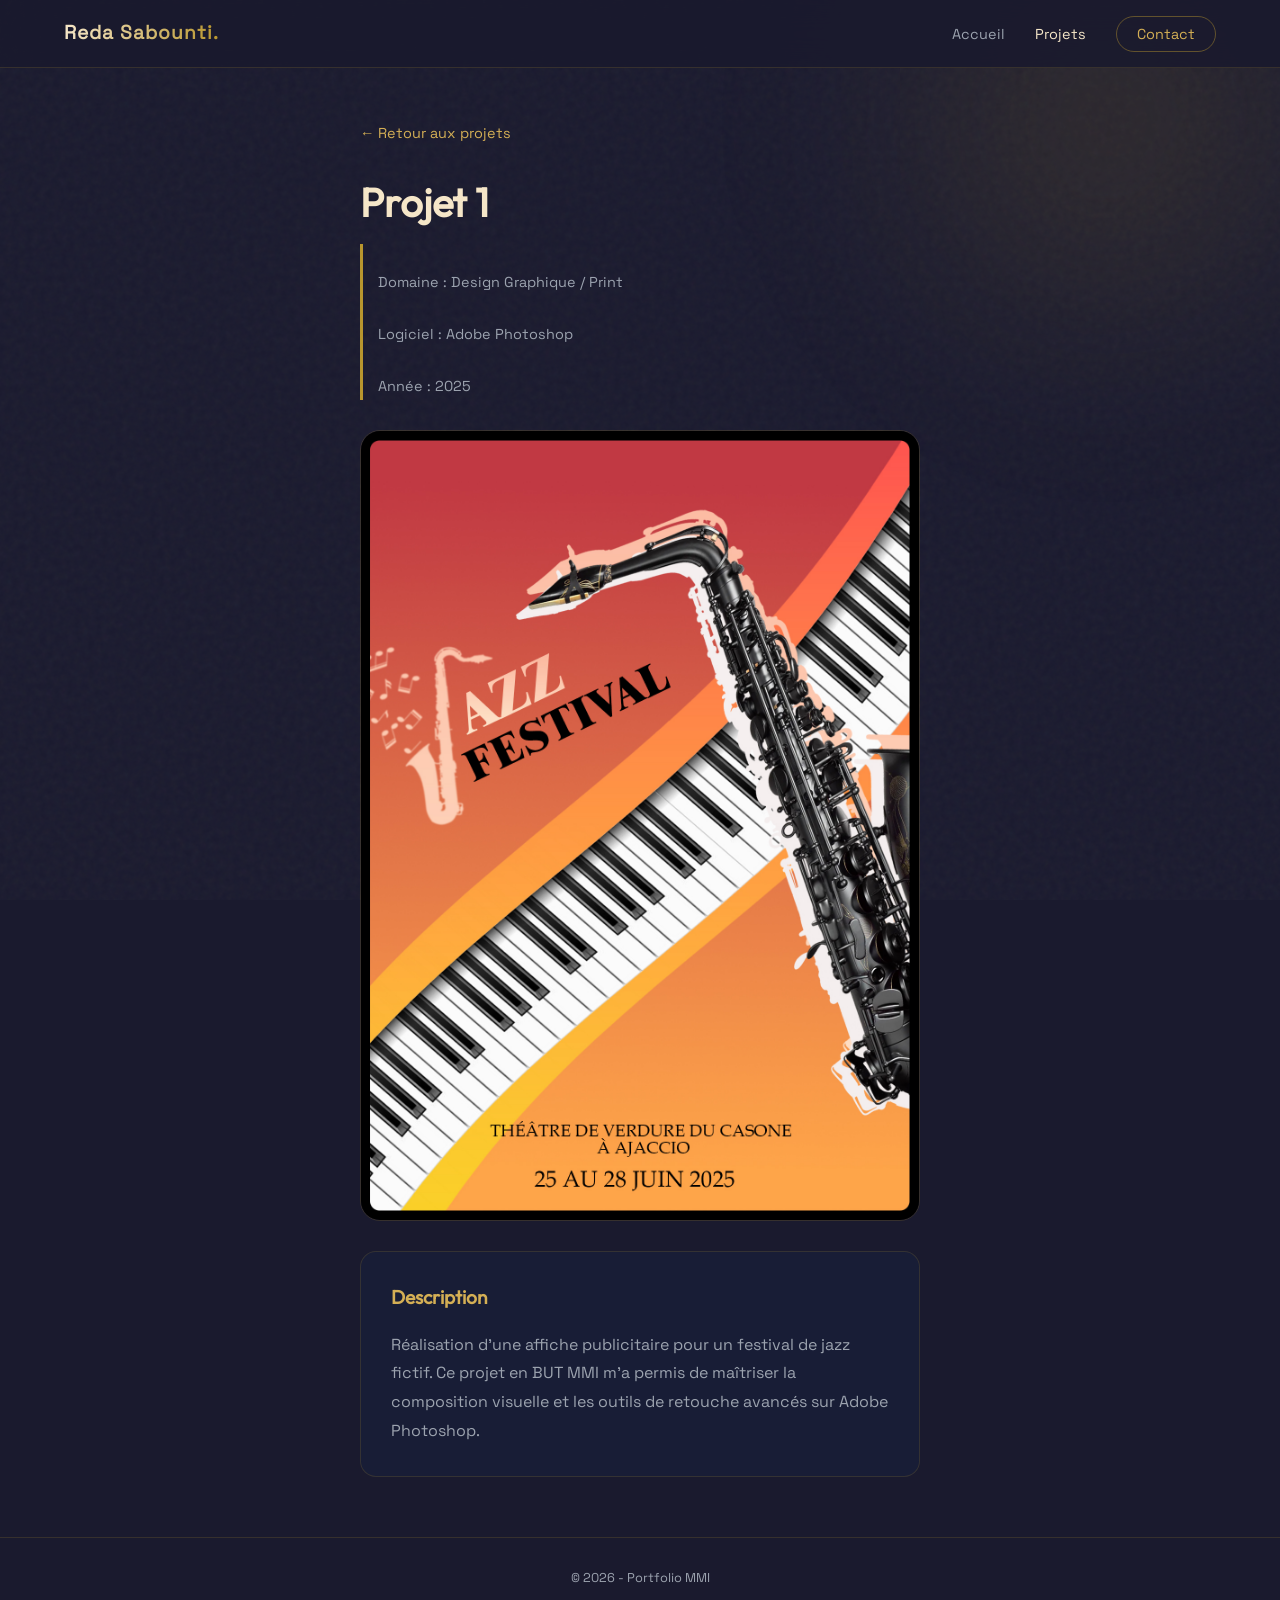
==== commit 8d5b15d2: "Update projet-1.html" ====
--- a/projet-1.html
+++ b/projet-1.html
@@ -3,55 +3,64 @@
 <head>
   <meta charset="UTF-8">
   <meta name="viewport" content="width=device-width, initial-scale=1.0">
-  <meta name="description" content="Portfolio de Reda Sabounti, étudiant en BUT MMI spécialisé en design et développement web.">
-  <title>Projet 1 - Portfolio</title>
-
+  <meta name="description" content="Étude de cas du Projet 1 : création d'une affiche pour un festival de jazz à Ajaccio par Reda Sabounti.">
+  <title>Projet 1 - Reda Sabounti</title>
   <link rel="stylesheet" href="style.css">
 </head>
-<body>
-
+<body class="page-loaded">
   <div class="bg-noise"></div>
   <div class="bg-glow"></div>
 
   <nav class="nav" aria-label="Menu principal">
-  <a href="index.html" class="nav__logo">Reda Sabounti.</a>
-  
-<button class="nav__burger" aria-label="Menu de navigation" aria-expanded="false">
-  <span></span><span></span><span></span>
-</button>
-
-  <ul class="nav__list">
-    <li class="nav__item"><a href="index.html" class="nav__link">Accueil</a></li>
-    <li class="nav__item"><a href="projets.html" class="nav__link nav__link--active">Projets</a></li>
-  </ul>
-</nav>
+    <a href="index.html" class="nav__logo">Reda Sabounti.</a>
+    <button class="nav__burger" aria-label="Menu de navigation" aria-expanded="false">
+      <span></span><span></span><span></span>
+    </button>
+    <ul class="nav__list">
+      <li class="nav__item"><a href="index.html" class="nav__link">Accueil</a></li>
+      <li class="nav__item"><a href="projets.html" class="nav__link nav__link--active">Projets</a></li>
+      <li class="nav__item"><a href="index.html#contact" class="nav__link nav__link--cta">Contact</a></li>
+    </ul>
+  </nav>
 
   <main class="project-page">
     <div class="container container--narrow">
-
-  <a href="projets.html" class="project-page__back" aria-label="Retour à la liste des projets">
-  ← Retour aux projets
-</a>
+      <a href="projets.html" class="project-page__back" aria-label="Retour à la liste des projets">
+        ← Retour aux projets
+      </a>
 
       <header class="project-page__header">
         <h1 class="project-page__title">Projet 1</h1>
-        <p class="project-page__subtitle">Domaine : Design Graphique / Print
-Contexte : Projet universitaire (BUT MMI)
-Logiciel : Adobe Photoshop
-Année : 2025</p>
+        <p class="project-page__subtitle">
+          Domaine : Design Graphique / Print<br>
+          Logiciel : Adobe Photoshop<br>
+          Année : 2025
+        </p>
       </header>
 
       <section class="project-page__media">
-        <img src="imagesprojet-1.jpg" alt="Projet 1" class="project-page__img">
+        <img src="imagesprojet-1.jpg" alt="Affiche du festival de jazz d'Ajaccio" class="project-page__img">
       </section>
 
       <section class="project-page__content">
         <h2 class="project-page__section-title">Description</h2>
-        <p>Dans le cadre de ma formation en BUT MMI (Métiers du Multimédia et de l'Internet), j'ai réalisé cette affiche publicitaire pour un festival de jazz fictif se déroulant à Ajaccio. L'objectif était de maîtriser la composition visuelle et les outils de retouche avancés sur Adobe Photoshop, tout en respectant les codes graphiques d'un événement culturel de prestige. L'affiche met en avant une esthétique élégante et moderne, avec une typographie soignée et un jeu de couleurs harmonieux pour attirer l'attention du public cible. Ce projet m'a permis de développer mes compétences en design graphique, en gestion de projet créatif, ainsi qu'en communication visuelle.</p>
+        <p>Réalisation d'une affiche publicitaire pour un festival de jazz fictif. Ce projet en BUT MMI m'a permis de maîtriser la composition visuelle et les outils de retouche avancés sur Adobe Photoshop.</p>
       </section>
-
     </div>
   </main>
 
+  <footer class="footer">
+    &copy; 2026 - Portfolio MMI
+  </footer>
+
+  <script>
+    const burger = document.querySelector('.nav__burger');
+    const navList = document.querySelector('.nav__list');
+    burger.addEventListener('click', () => {
+      burger.classList.toggle('is-open');
+      navList.classList.toggle('is-open');
+      burger.setAttribute('aria-expanded', navList.classList.contains('is-open'));
+    });
+  </script>
 </body>
 </html>
